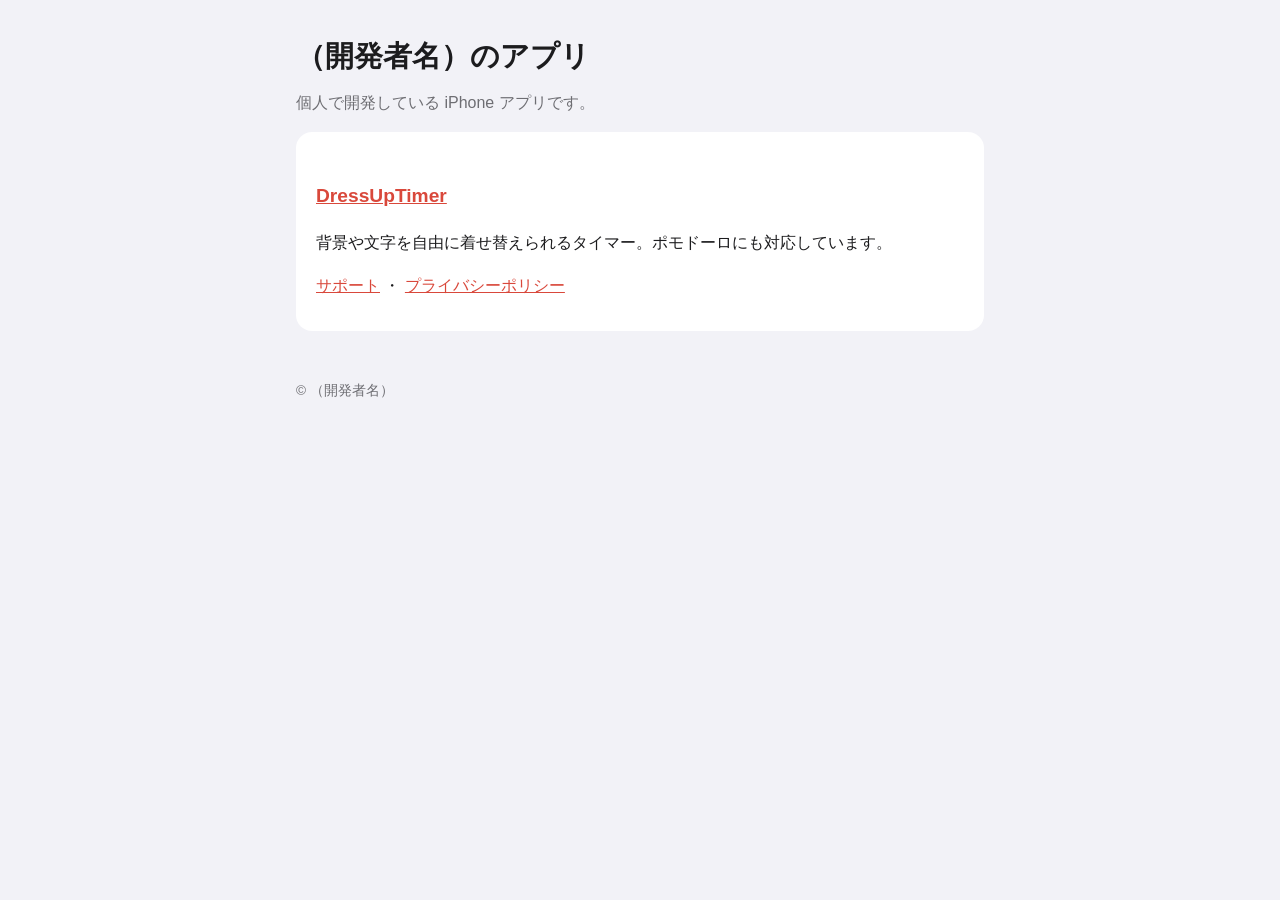
==== index.html @ 7db57dac "Add support site, privacy policy and app-ads.txt for DressUpTimer Co-Authored-By: Claude Opus 5.5 <n" ====
<!doctype html>
<html lang="ja">
<head>
  <meta charset="utf-8">
  <meta name="viewport" content="width=device-width, initial-scale=1">
  <title>アプリ一覧</title>
  <link rel="stylesheet" href="/style.css">
</head>
<body>
  <main>
    <!-- TODO: 開発者名を入れる -->
    <h1>（開発者名）のアプリ</h1>
    <p class="lead">個人で開発している iPhone アプリです。</p>

    <div class="card">
      <h2><a href="/dress-up-timer/">DressUpTimer</a></h2>
      <p>背景や文字を自由に着せ替えられるタイマー。ポモドーロにも対応しています。</p>
      <p>
        <a href="/dress-up-timer/">サポート</a> ・
        <a href="/dress-up-timer/privacy.html">プライバシーポリシー</a>
      </p>
    </div>

    <footer>&copy; （開発者名）</footer>
  </main>
</body>
</html>
---- style.css ----
:root {
  color-scheme: light dark;
  --text: #1c1c1e;
  --sub: #6e6e73;
  --bg: #f2f2f7;
  --card: #ffffff;
  --accent: #d9483b;
}

@media (prefers-color-scheme: dark) {
  :root {
    --text: #f2f2f7;
    --sub: #a1a1a6;
    --bg: #000000;
    --card: #1c1c1e;
  }
}

* {
  box-sizing: border-box;
}

body {
  margin: 0;
  font-family: -apple-system, BlinkMacSystemFont, "Hiragino Sans", "Noto Sans JP", sans-serif;
  line-height: 1.7;
  color: var(--text);
  background: var(--bg);
}

main {
  max-width: 720px;
  margin: 0 auto;
  padding: 32px 16px 64px;
}

h1 {
  font-size: 1.8rem;
  margin: 0 0 8px;
}

h2 {
  font-size: 1.2rem;
  margin: 32px 0 8px;
}

p,
li {
  color: var(--text);
}

.lead {
  color: var(--sub);
  margin-top: 0;
}

.card {
  background: var(--card);
  border-radius: 16px;
  padding: 16px 20px;
  margin: 16px 0;
}

a {
  color: var(--accent);
}

nav {
  margin-bottom: 24px;
  font-size: 0.9rem;
}

footer {
  margin-top: 48px;
  font-size: 0.85rem;
  color: var(--sub);
}
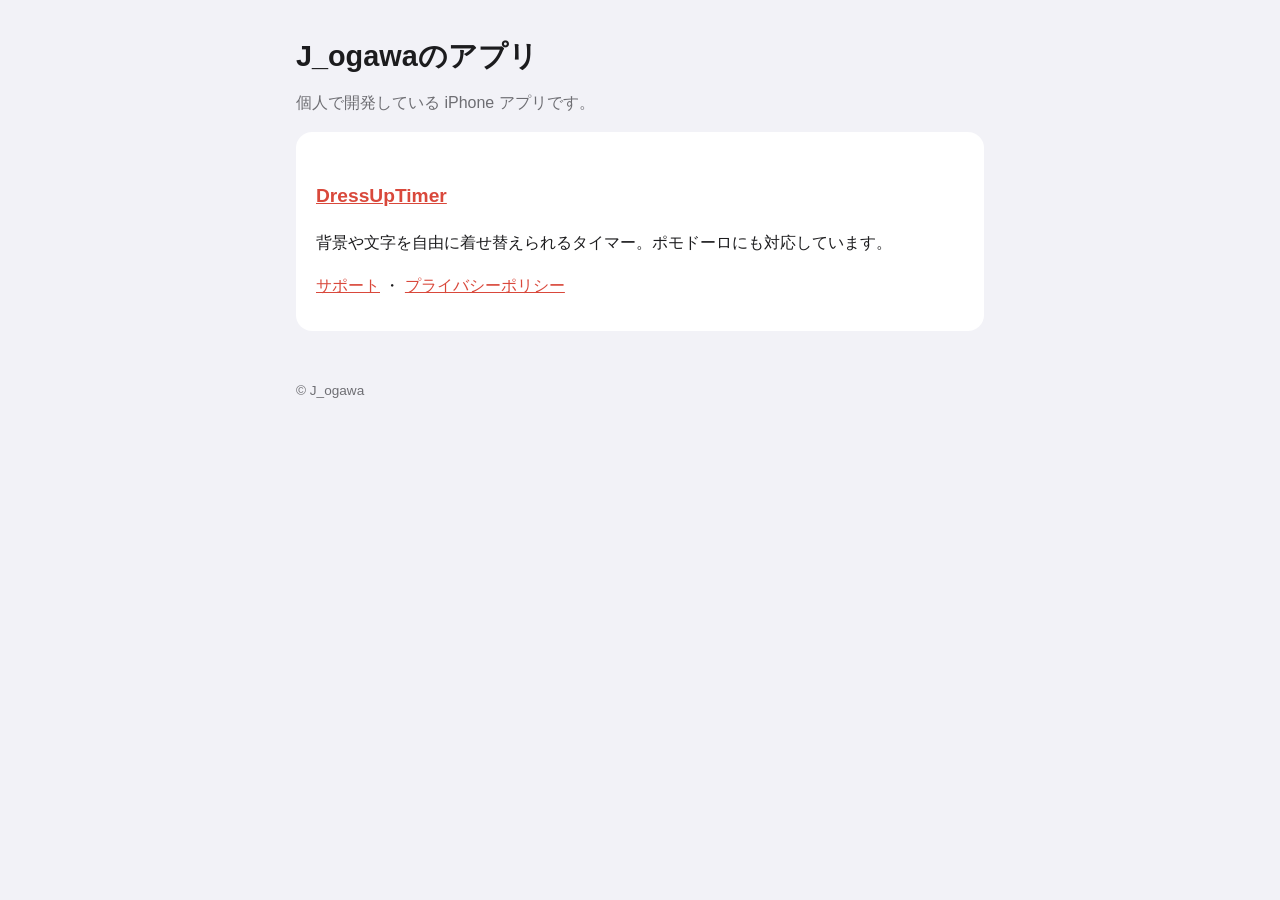
==== commit 14d76462: "Fill in developer name, policy date and AdMob publisher ID Co-Authored-By: Claude Opus 5.5 <noreply@" ====
--- a/index.html
+++ b/index.html
@@ -8,8 +8,7 @@
 </head>
 <body>
   <main>
-    <!-- TODO: 開発者名を入れる -->
-    <h1>（開発者名）のアプリ</h1>
+    <h1>J_ogawaのアプリ</h1>
     <p class="lead">個人で開発している iPhone アプリです。</p>
 
     <div class="card">
@@ -21,7 +20,7 @@
       </p>
     </div>
 
-    <footer>&copy; （開発者名）</footer>
+    <footer>&copy; J_ogawa</footer>
   </main>
 </body>
 </html>
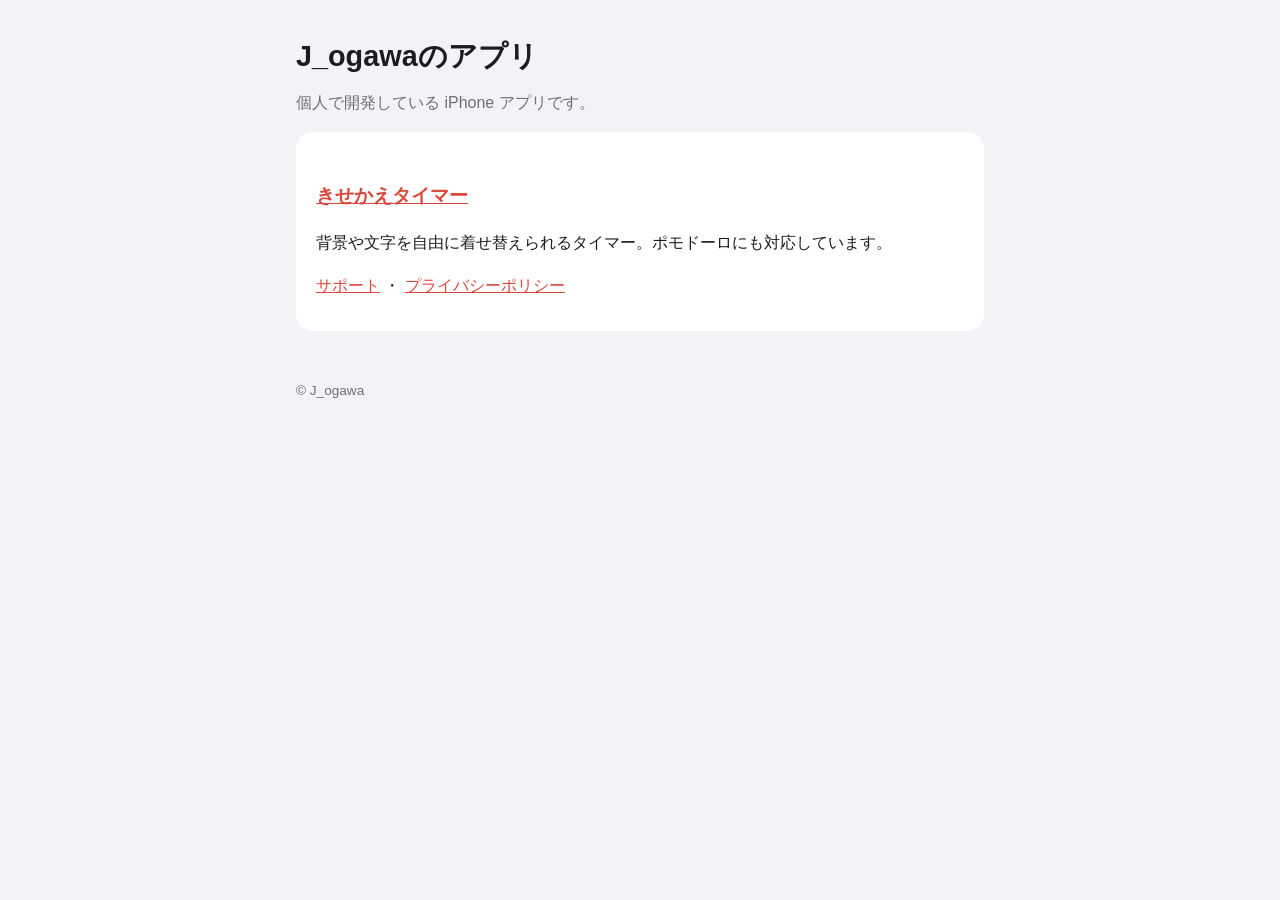
==== commit d81fe6bd: "Rename the app to きせかえタイマー on the site Co-Authored-By: Claude Opus 5.5 <noreply@anthropic.com>" ====
--- a/index.html
+++ b/index.html
@@ -12,7 +12,7 @@
     <p class="lead">個人で開発している iPhone アプリです。</p>
 
     <div class="card">
-      <h2><a href="/dress-up-timer/">DressUpTimer</a></h2>
+      <h2><a href="/dress-up-timer/">きせかえタイマー</a></h2>
       <p>背景や文字を自由に着せ替えられるタイマー。ポモドーロにも対応しています。</p>
       <p>
         <a href="/dress-up-timer/">サポート</a> ・
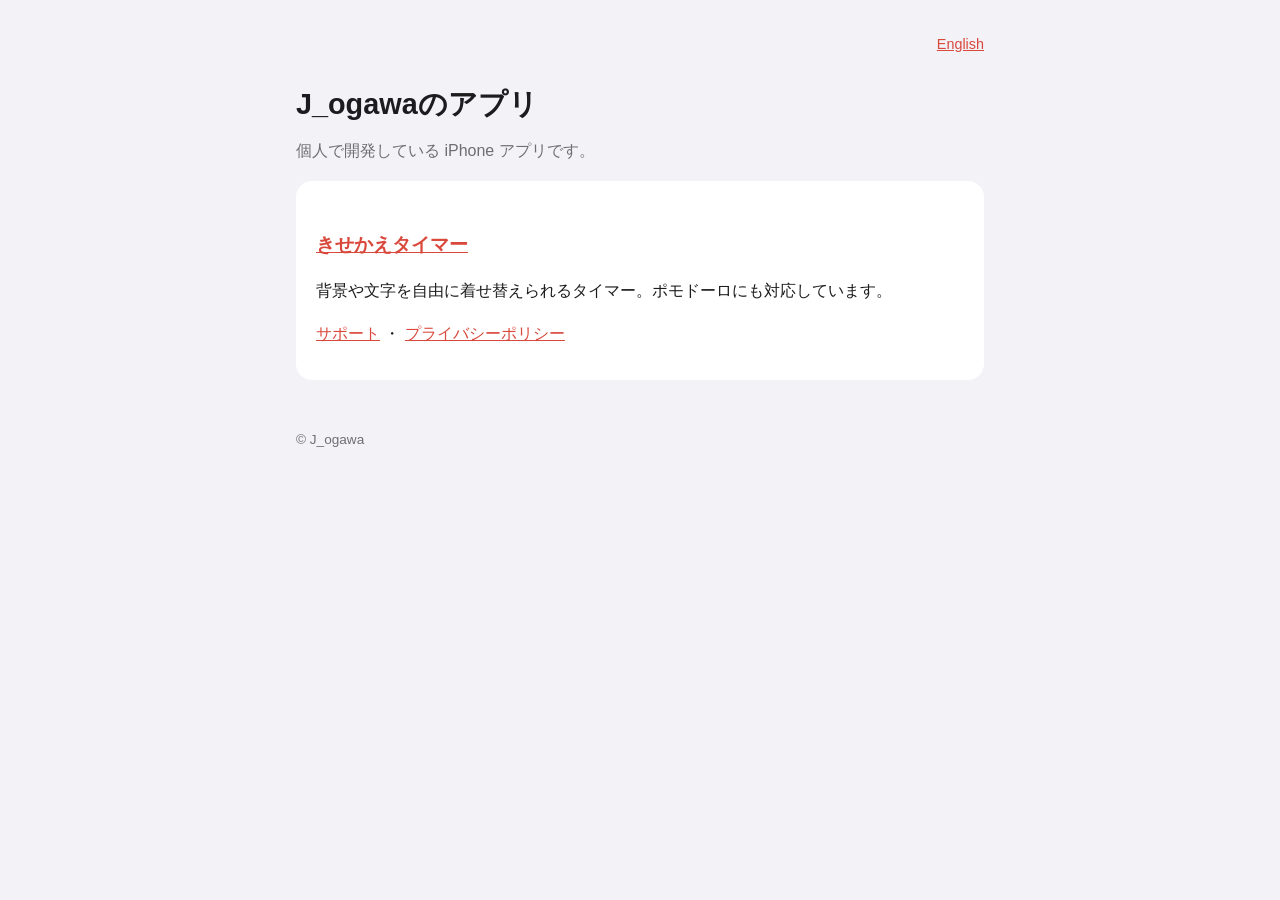
==== commit 601b40c8: "Add English support page and privacy policy; mention microphone and imported sounds/fonts Co-Authore" ====
--- a/index.html
+++ b/index.html
@@ -8,6 +8,7 @@
 </head>
 <body>
   <main>
+    <nav><span class="lang"><a href="/en/">English</a></span>&nbsp;</nav>
     <h1>J_ogawaのアプリ</h1>
     <p class="lead">個人で開発している iPhone アプリです。</p>
 
--- a/style.css
+++ b/style.css
@@ -75,3 +75,7 @@
   font-size: 0.85rem;
   color: var(--sub);
 }
+
+.lang {
+  float: right;
+}
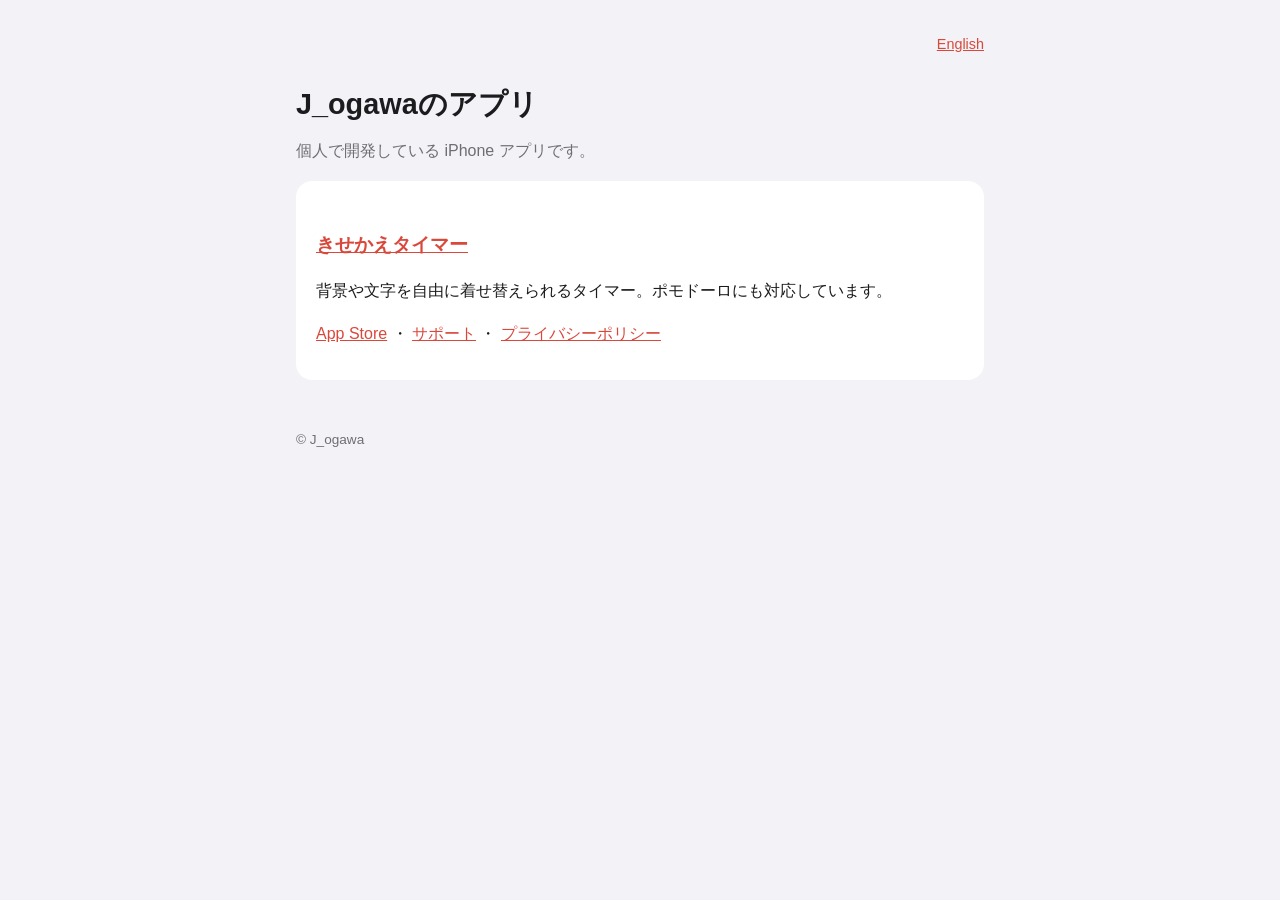
==== commit c0916e3a: "Link to the App Store and add app-ads.txt under /en/ The app is now on the App Store, so link to it " ====
--- a/index.html
+++ b/index.html
@@ -16,6 +16,7 @@
       <h2><a href="/dress-up-timer/">きせかえタイマー</a></h2>
       <p>背景や文字を自由に着せ替えられるタイマー。ポモドーロにも対応しています。</p>
       <p>
+        <a href="https://apps.apple.com/jp/app/id6818122228">App Store</a> ・
         <a href="/dress-up-timer/">サポート</a> ・
         <a href="/dress-up-timer/privacy.html">プライバシーポリシー</a>
       </p>
--- a/style.css
+++ b/style.css
@@ -79,3 +79,20 @@
 .lang {
   float: right;
 }
+
+/* App Store へのリンクのボタン */
+.store-button {
+  display: inline-block;
+  padding: 10px 20px;
+  border-radius: 12px;
+  background: #000;
+  color: #fff;
+  font-weight: 600;
+  text-decoration: none;
+}
+@media (prefers-color-scheme: dark) {
+  .store-button {
+    background: #fff;
+    color: #000;
+  }
+}
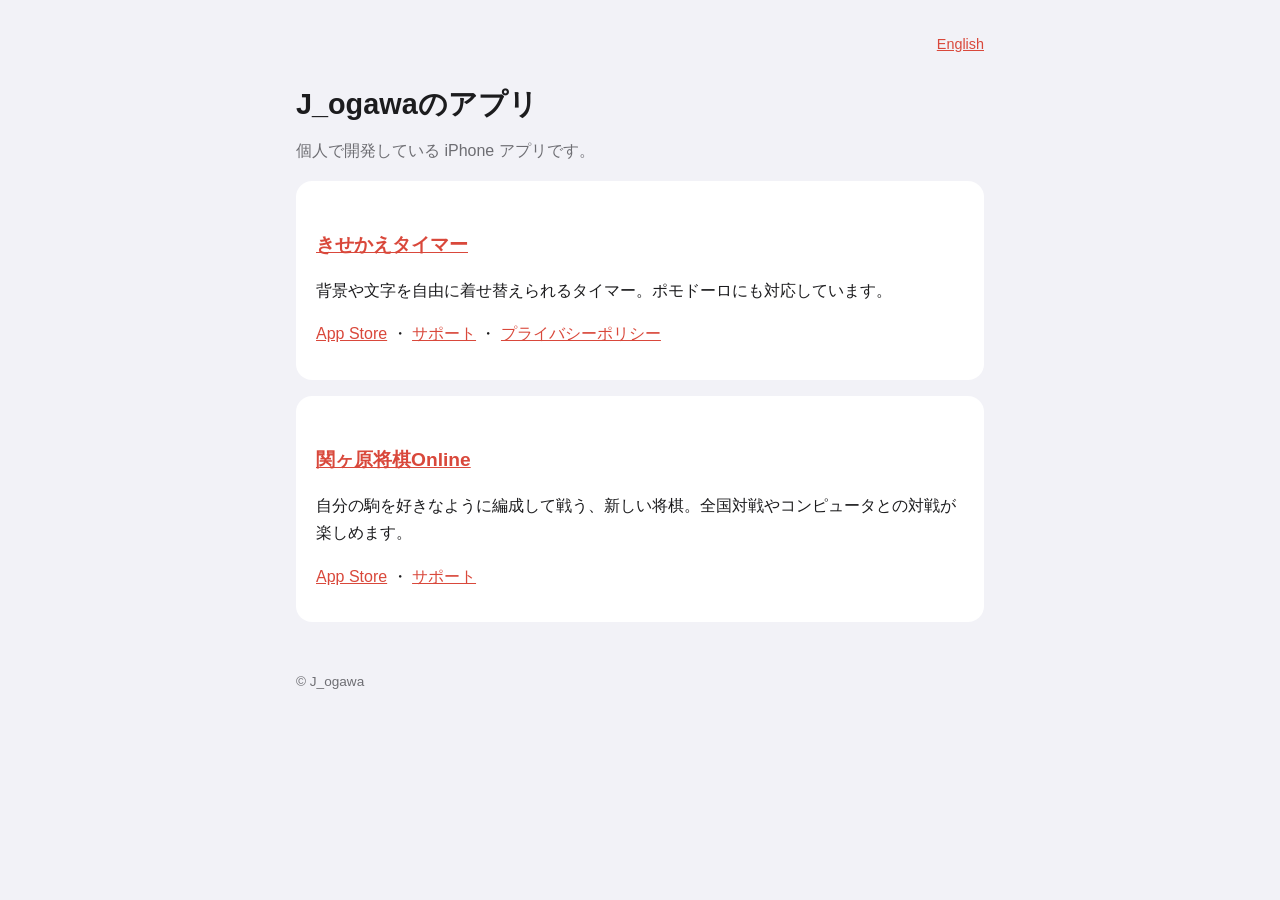
==== commit c410c1aa: "Add Sekigahara Shogi to the site Add Japanese and English support pages for Sekigahara Shogi and lis" ====
--- a/index.html
+++ b/index.html
@@ -22,6 +22,15 @@
       </p>
     </div>
 
+    <div class="card">
+      <h2><a href="/sekigahara-shogi/">関ヶ原将棋Online</a></h2>
+      <p>自分の駒を好きなように編成して戦う、新しい将棋。全国対戦やコンピュータとの対戦が楽しめます。</p>
+      <p>
+        <a href="https://apps.apple.com/jp/app/id491850989">App Store</a> ・
+        <a href="/sekigahara-shogi/">サポート</a>
+      </p>
+    </div>
+
     <footer>&copy; J_ogawa</footer>
   </main>
 </body>
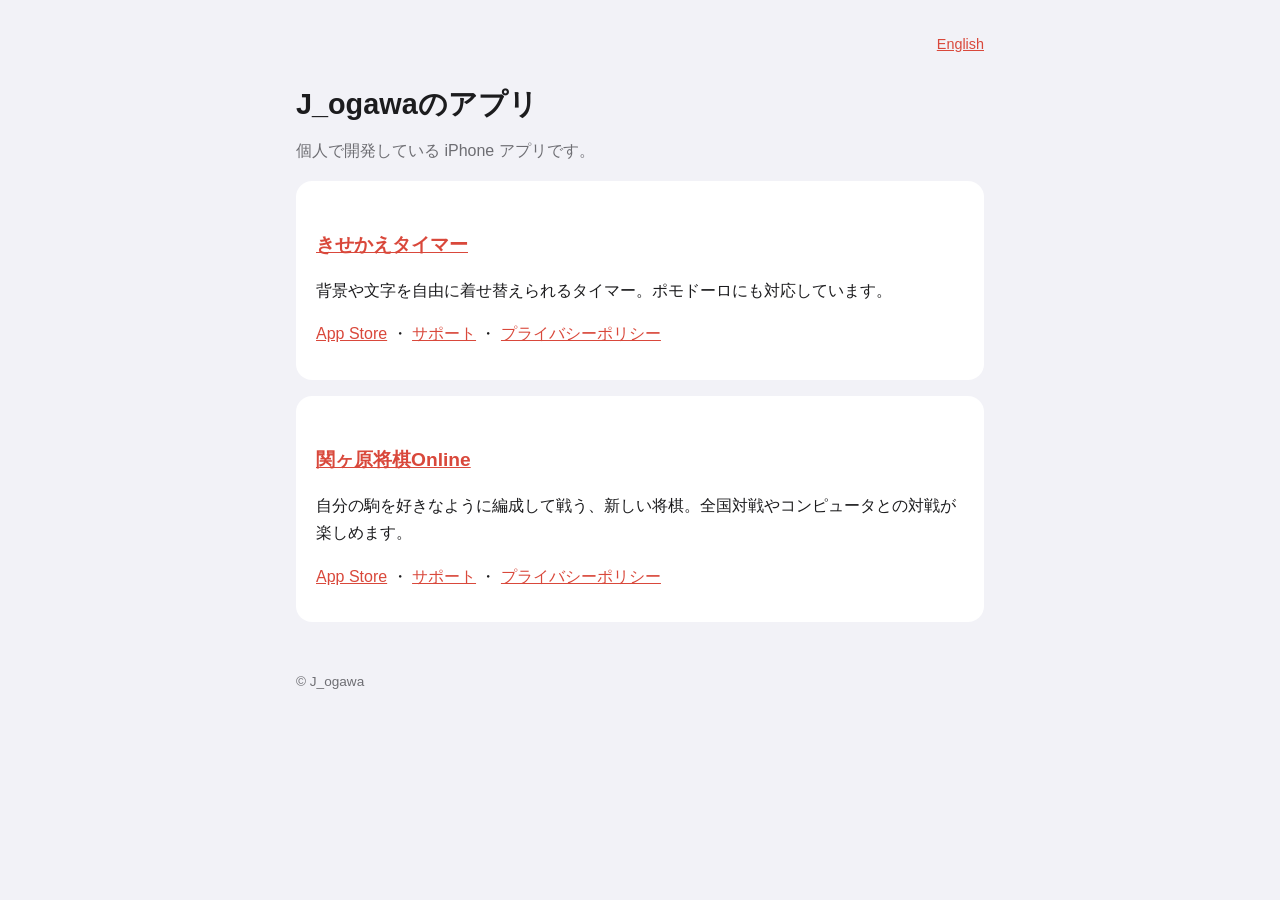
==== commit 1d195f1a: "Add a privacy policy for Sekigahara Shogi Cover game data stored on the device, Game Center for onli" ====
--- a/index.html
+++ b/index.html
@@ -27,7 +27,8 @@
       <p>自分の駒を好きなように編成して戦う、新しい将棋。全国対戦やコンピュータとの対戦が楽しめます。</p>
       <p>
         <a href="https://apps.apple.com/jp/app/id491850989">App Store</a> ・
-        <a href="/sekigahara-shogi/">サポート</a>
+        <a href="/sekigahara-shogi/">サポート</a> ・
+        <a href="/sekigahara-shogi/privacy.html">プライバシーポリシー</a>
       </p>
     </div>
 
